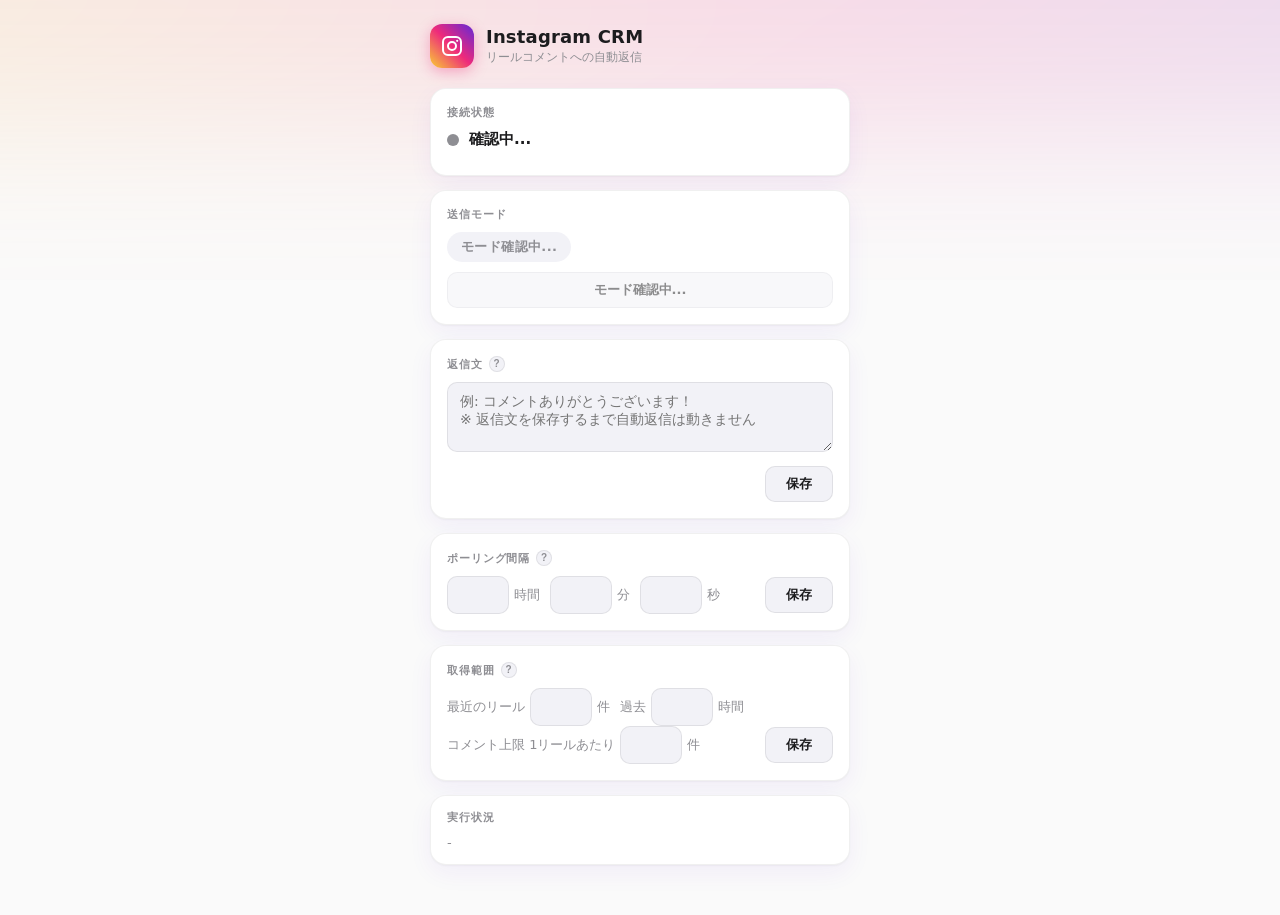
==== ui/index.html @ 609db2b5 "fix: ヘルプ文に改行を入れて読みやすく 「?」ヘルプ展開時の説明文が文字壁で読みづらいため、 文のまとまりごとに改行を入れた。文言は変更なし。  Co-Authored-By: Claude Op" ====
<!doctype html>
<html lang="ja">
  <head>
    <meta charset="utf-8" />
    <meta name="viewport" content="width=device-width, initial-scale=1" />
    <title>Instagram CRM</title>
    <link rel="stylesheet" href="style.css" />
  </head>
  <body>
    <div class="bg-glow" aria-hidden="true"></div>

    <main>
      <header class="app-header">
        <div class="logo" aria-hidden="true">
          <svg viewBox="0 0 24 24" fill="none" stroke="currentColor" stroke-width="2">
            <rect x="3" y="3" width="18" height="18" rx="5" />
            <circle cx="12" cy="12" r="4" />
            <circle cx="17.2" cy="6.8" r="1.1" fill="currentColor" stroke="none" />
          </svg>
        </div>
        <div class="app-title">
          <h1>Instagram CRM</h1>
          <p>リールコメントへの自動返信</p>
        </div>
      </header>

      <div id="update-banner" class="update-banner" hidden>
        <span id="update-text">新しいバージョンが利用できます</span>
        <button id="update-button" class="btn btn-small btn-gradient">
          最新バージョンをインストール
        </button>
      </div>

      <section class="card status-card">
        <div class="card-label">接続状態</div>
        <p id="status-line" aria-live="polite">
          <span id="status-dot" class="dot"></span>
          <span id="status-text">確認中...</span>
          <span id="paused-badge" class="badge badge-warn" hidden>送信停止中</span>
          <span id="issue-badge" class="badge badge-warn" hidden>接続エラー (自動再試行中)</span>
        </p>
        <p id="issue-hint" class="hint" hidden>
          Instagramとの通信に連続して失敗しています。ネットワーク接続を確認してください。
          接続が回復すれば自動で再開します。
        </p>
        <p class="btn-row">
          <button id="pause-button" class="btn btn-small" hidden>送信を一時停止</button>
        </p>
        <div id="token-form" hidden>
          <input
            id="token-input"
            type="password"
            aria-label="長期アクセストークン"
            placeholder="長期アクセストークンを貼り付け"
            autocomplete="off"
          />
          <button id="connect-button" class="btn btn-gradient">連携する</button>
          <p class="hint">
            Meta App Dashboard の「API setup with Instagram login」の
            トークンジェネレーターで発行できます
          </p>
        </div>
      </section>

      <section class="card mode-card">
        <div class="card-label">送信モード</div>
        <p id="mode-line" aria-live="polite">
          <span id="mode-badge" class="mode-badge">モード確認中...</span>
        </p>
        <p id="mode-hint" class="hint" hidden>
          ドライラン中は自動返信を送信しません。返信対象のコメントを見つけても
          「検出した」ことをログと履歴に記録するだけです。
          キーワードや対象リールの設定が意図どおり動くか、実送信の前に安全に確認できます。
          確認が済んだら下のボタンで実送信を開始してください。
        </p>
        <button id="dry-run-button" class="btn" disabled>モード確認中...</button>
      </section>

      <section class="card">
        <div class="card-label">
          返信文
          <button id="reply-help" class="help-icon" aria-label="自動返信の安全性について">?</button>
        </div>
        <p id="reply-hint" class="hint" hidden>
          自動返信が連鎖 (ループ) しない仕組みになっています:<br />
          ① 返信を確認するのはリールへの直接コメントだけで、このアプリが送った返信や
          返信へのさらなる返信には反応しません。<br />
          ② 自分のアカウントのコメントには返信しません。<br />
          ③ 一度返信したコメントは記録され、同じコメントに二度返信することはありません。
        </p>
        <textarea
          id="reply-text"
          rows="3"
          aria-label="返信文"
          placeholder="例: コメントありがとうございます！&#10;※ 返信文を保存するまで自動返信は動きません"
        ></textarea>
        <div class="card-actions">
          <button id="save-reply" class="btn">保存</button>
        </div>
      </section>

      <section class="card">
        <div class="card-label">
          ポーリング間隔
          <button id="polling-help" class="help-icon" aria-label="ポーリング間隔とは">?</button>
        </div>
        <p id="polling-hint" class="hint" hidden>
          新しいコメントが付いていないか、Instagramへ確認しに行く間隔です。
          たとえば30秒なら、30秒ごとに新着コメントをチェックして自動返信します。<br />
          短くするほど返信は速くなりますが、Instagram APIの利用量が増えます。
          APIのレート制限を避けるため、30秒より短くはできません
          (上限は12時間。それより間隔を空けると古いコメントが返信対象外になります)。<br />
          迷ったら30秒のままでOKです。
        </p>
        <div class="interval-row">
          <span class="interval-field">
            <input
              id="interval-hours"
              type="number"
              min="0"
              max="12"
              step="1"
              aria-label="ポーリング間隔 (時間)"
            />
            <span class="unit">時間</span>
          </span>
          <span class="interval-field">
            <input
              id="interval-minutes"
              type="number"
              min="0"
              max="59"
              step="1"
              aria-label="ポーリング間隔 (分)"
            />
            <span class="unit">分</span>
          </span>
          <span class="interval-field">
            <input
              id="interval-seconds"
              type="number"
              min="0"
              max="59"
              step="10"
              aria-label="ポーリング間隔 (秒)"
            />
            <span class="unit">秒</span>
          </span>
          <button id="save-interval" class="btn">保存</button>
        </div>
      </section>

      <section class="card">
        <div class="card-label">
          取得範囲
          <button id="fetch-help" class="help-icon" aria-label="取得範囲とは">?</button>
        </div>
        <p id="fetch-hint" class="hint" hidden>
          毎回のチェックで「最近のリール何件」の「何時間前までのコメント」を
          「1リールあたり何件まで」確認するかの設定です。<br />
          リール数やコメント上限を増やすと確認漏れが減りますが、Instagram
          APIの利用量が増えます。<br />
          対象期間より古いコメントには返信しません
          (ポーリング間隔より短くすると取りこぼすため、間隔より長くしてください)。<br />
          迷ったら初期値 (リール10件・過去24時間・コメント上限200件) のままでOKです。
        </p>
        <div class="interval-row">
          <span class="interval-field">
            <span class="unit">最近のリール</span>
            <input
              id="fetch-limit"
              type="number"
              min="1"
              max="25"
              step="1"
              aria-label="対象リール数"
            />
            <span class="unit">件</span>
          </span>
          <span class="interval-field">
            <span class="unit">過去</span>
            <input
              id="lookback-hours"
              type="number"
              min="1"
              max="168"
              step="1"
              aria-label="コメント対象期間 (時間)"
            />
            <span class="unit">時間</span>
          </span>
        </div>
        <div class="interval-row">
          <span class="interval-field">
            <span class="unit">コメント上限 1リールあたり</span>
            <input
              id="comment-limit"
              type="number"
              min="50"
              max="1000"
              step="50"
              aria-label="1リールあたりのコメント確認上限 (件)"
            />
            <span class="unit">件</span>
          </span>
          <button id="save-fetch" class="btn">保存</button>
        </div>
      </section>

      <section class="card last-run-card">
        <div class="card-label">実行状況</div>
        <p id="progress-line" class="progress-line" hidden>
          <span class="spinner" aria-hidden="true"></span>
          <span id="progress-text"></span>
        </p>
        <p id="truncated-note" class="hint warn-note" hidden>
          ⚠️ コメントが多く、直近の確認では一部を確認しきれていない可能性があります
          (次回のチェックで続きを確認します)
        </p>
        <p id="last-run" class="last-run">-</p>
        <p id="cycle-summary" class="last-run" hidden></p>
      </section>

      <footer class="app-footer">
        <span id="app-version"></span>
      </footer>
    </main>

    <div id="terms-overlay" class="terms-overlay" hidden>
      <div class="card terms-dialog" role="dialog" aria-modal="true" aria-labelledby="terms-title">
        <h2 id="terms-title">ご利用の前に</h2>
        <p class="terms-lead">本アプリを利用するには、次の内容への同意が必要です。</p>
        <ul class="terms-list">
          <li>
            Meta / Instagram の各種規約 (Instagram利用規約・Metaプラットフォーム規約 など)
            を遵守して利用します
          </li>
          <li>自動返信の内容と、その送信によって生じた結果の責任は利用者自身が負います</li>
          <li>本アプリは MIT License に基づき無保証で提供されます</li>
        </ul>
        <label class="terms-agree">
          <input id="terms-checkbox" type="checkbox" />
          上記の内容に同意します
        </label>
        <button id="terms-accept" class="btn btn-gradient" disabled>同意して利用を開始</button>
      </div>
    </div>

    <p id="message" class="toast" role="status" aria-live="polite" hidden></p>
    <script src="main.js"></script>
  </body>
</html>
---- ui/style.css ----
:root {
  color-scheme: light dark;
  font-family: system-ui, -apple-system, "Hiragino Sans", "Yu Gothic UI", sans-serif;

  --ig-gradient: linear-gradient(45deg, #f9ce34, #ee2a7b 50%, #6228d7);
  --bg: #fafafa;
  --card-bg: #ffffff;
  --card-border: rgba(0, 0, 0, 0.06);
  --card-shadow: 0 1px 2px rgba(0, 0, 0, 0.04), 0 8px 24px rgba(98, 40, 215, 0.06);
  --text: #1c1c1e;
  --text-sub: #8e8e93;
  --input-bg: #f2f2f7;
  --input-border: rgba(0, 0, 0, 0.08);
  --accent: #ee2a7b;
  --ok: #2ecc71;
  --warn: #e67e22;
}

@media (prefers-color-scheme: dark) {
  :root {
    --bg: #0e0e11;
    --card-bg: #1a1a1f;
    --card-border: rgba(255, 255, 255, 0.07);
    --card-shadow: 0 1px 2px rgba(0, 0, 0, 0.4), 0 12px 32px rgba(98, 40, 215, 0.12);
    --text: #f2f2f7;
    --text-sub: #98989f;
    --input-bg: #26262c;
    --input-border: rgba(255, 255, 255, 0.1);
  }
}

* {
  box-sizing: border-box;
}

body {
  margin: 0;
  padding: 24px 20px 32px;
  background: var(--bg);
  color: var(--text);
  -webkit-font-smoothing: antialiased;
  overflow-x: hidden;
}

/* 画面上部にうっすらブランドグラデーションを敷く */
.bg-glow {
  position: fixed;
  inset: -40% -20% auto;
  height: 55%;
  background: var(--ig-gradient);
  opacity: 0.14;
  filter: blur(80px);
  pointer-events: none;
  z-index: 0;
}

main {
  position: relative;
  max-width: 420px;
  margin: 0 auto;
  z-index: 1;
}

/* ---------- header ---------- */

.app-header {
  display: flex;
  align-items: center;
  gap: 12px;
  margin-bottom: 20px;
}

.logo {
  width: 44px;
  height: 44px;
  border-radius: 12px;
  background: var(--ig-gradient);
  color: #fff;
  display: grid;
  place-items: center;
  box-shadow: 0 4px 14px rgba(238, 42, 123, 0.35);
}

.logo svg {
  width: 24px;
  height: 24px;
}

.app-title h1 {
  font-size: 18px;
  font-weight: 700;
  margin: 0;
  letter-spacing: 0.01em;
}

.app-title p {
  margin: 2px 0 0;
  font-size: 12px;
  color: var(--text-sub);
}

/* ---------- update banner ---------- */

.update-banner {
  display: flex;
  align-items: center;
  justify-content: space-between;
  gap: 10px;
  padding: 10px 14px;
  margin-bottom: 14px;
  border: 1px solid rgba(238, 42, 123, 0.25);
  border-radius: 12px;
  background: rgba(238, 42, 123, 0.08);
  font-size: 12px;
  font-weight: 600;
}

/* display: flex がhidden属性 (display: none) より優先されてしまうのを打ち消す */
.update-banner[hidden] {
  display: none;
}

.update-banner .btn {
  flex: none;
}

/* ---------- cards ---------- */

.card {
  background: var(--card-bg);
  border: 1px solid var(--card-border);
  border-radius: 16px;
  box-shadow: var(--card-shadow);
  padding: 16px;
  margin-bottom: 14px;
}

.card-label {
  font-size: 11px;
  font-weight: 600;
  letter-spacing: 0.08em;
  text-transform: uppercase;
  color: var(--text-sub);
  margin-bottom: 10px;
  display: flex;
  align-items: center;
  gap: 6px;
}

.help-icon {
  width: 16px;
  height: 16px;
  padding: 0;
  margin: 0;
  border: 1px solid var(--input-border);
  border-radius: 50%;
  background: var(--input-bg);
  color: var(--text-sub);
  font-size: 10px;
  font-weight: 700;
  line-height: 1;
  cursor: pointer;
}

.help-icon:hover {
  color: var(--accent);
  border-color: var(--accent);
}

.card-actions {
  display: flex;
  justify-content: flex-end;
  margin-top: 10px;
}

/* ---------- status ---------- */

#status-line {
  display: flex;
  align-items: center;
  gap: 10px;
  margin: 0;
  font-size: 15px;
  font-weight: 600;
}

.dot {
  width: 12px;
  height: 12px;
  border-radius: 50%;
  background: var(--text-sub);
  flex: none;
}

.dot.connected {
  background: var(--ok);
  animation: pulse 2.4s ease-out infinite;
}

.dot.needs-reauth {
  background: var(--warn);
}

@keyframes pulse {
  0% {
    box-shadow: 0 0 0 0 rgba(46, 204, 113, 0.45);
  }
  70% {
    box-shadow: 0 0 0 9px rgba(46, 204, 113, 0);
  }
  100% {
    box-shadow: 0 0 0 0 rgba(46, 204, 113, 0);
  }
}

.badge {
  font-size: 10px;
  font-weight: 700;
  letter-spacing: 0.05em;
  padding: 3px 8px;
  border-radius: 999px;
  background: rgba(98, 40, 215, 0.15);
  color: var(--accent);
}

.badge-warn {
  background: rgba(230, 126, 34, 0.18);
  color: var(--warn);
}

/* ---------- 送信モード ---------- */

#mode-line {
  margin: 0 0 10px;
}

/* 修飾クラスなし = 初回の状態取得前 (モード確認中) のニュートラル表示 */
.mode-badge {
  display: inline-block;
  font-size: 13px;
  font-weight: 700;
  letter-spacing: 0.03em;
  padding: 6px 14px;
  border-radius: 999px;
  background: var(--input-bg);
  color: var(--text-sub);
}

.mode-dry {
  background: rgba(98, 40, 215, 0.15);
  color: var(--accent);
}

.mode-live {
  background: rgba(46, 204, 113, 0.18);
  color: var(--ok);
}

.mode-card .btn {
  width: 100%;
}

.btn-small {
  margin-top: 0;
  padding: 5px 12px;
  font-size: 12px;
}

.btn-row {
  display: flex;
  gap: 8px;
  margin: 10px 0 0;
}

#token-form {
  margin-top: 14px;
  display: flex;
  flex-direction: column;
  gap: 10px;
}

/* display: flex がhidden属性 (display: none) より優先されてしまうのを打ち消す */
#token-form[hidden] {
  display: none;
}

#token-form input {
  width: 100%;
  padding: 10px 12px;
  border: 1px solid var(--input-border);
  border-radius: 10px;
  background: var(--input-bg);
  color: var(--text);
  font: inherit;
  font-size: 13px;
  transition: border-color 0.15s, box-shadow 0.15s;
}

#token-form input:focus {
  outline: none;
  border-color: var(--accent);
  box-shadow: 0 0 0 3px rgba(238, 42, 123, 0.15);
}

#token-form .btn-gradient {
  width: 100%;
}

.hint {
  margin: 0 0 10px;
  font-size: 11px;
  line-height: 1.6;
  color: var(--text-sub);
}

#token-form .hint {
  margin-bottom: 0;
}

/* ---------- inputs ---------- */

textarea,
input[type="number"] {
  width: 100%;
  padding: 10px 12px;
  border: 1px solid var(--input-border);
  border-radius: 10px;
  background: var(--input-bg);
  color: var(--text);
  font: inherit;
  font-size: 14px;
  resize: vertical;
  transition: border-color 0.15s, box-shadow 0.15s;
}

textarea:focus,
input[type="number"]:focus {
  outline: none;
  border-color: var(--accent);
  box-shadow: 0 0 0 3px rgba(238, 42, 123, 0.15);
}

.interval-row {
  display: flex;
  align-items: center;
  flex-wrap: wrap;
  gap: 10px;
}

.interval-field {
  display: flex;
  align-items: center;
  gap: 5px;
}

.interval-field input {
  width: 62px;
  text-align: right;
  padding-inline: 8px;
}

.interval-field .unit {
  color: var(--text-sub);
  font-size: 13px;
  flex: none;
}

.interval-row .btn {
  margin-left: auto;
}

/* ---------- buttons ---------- */

.btn {
  padding: 8px 20px;
  border: 1px solid var(--input-border);
  border-radius: 10px;
  background: var(--input-bg);
  color: var(--text);
  font: inherit;
  font-size: 13px;
  font-weight: 600;
  cursor: pointer;
  transition: transform 0.1s, filter 0.15s, box-shadow 0.15s;
}

.btn:hover {
  filter: brightness(0.96);
}

.btn:active {
  transform: scale(0.97);
}

.btn:disabled {
  opacity: 0.5;
  cursor: default;
  transform: none;
}

.btn-gradient {
  border: none;
  background: var(--ig-gradient);
  color: #fff;
  padding: 11px 20px;
  font-size: 14px;
  box-shadow: 0 4px 14px rgba(238, 42, 123, 0.3);
}

.btn-gradient:hover {
  filter: brightness(1.05);
  box-shadow: 0 6px 18px rgba(238, 42, 123, 0.4);
}

/* ---------- 実行状況 ---------- */

.last-run-card {
  padding-block: 14px;
}

.last-run {
  margin: 0;
  font-size: 13px;
  font-variant-numeric: tabular-nums;
  color: var(--text-sub);
}

.last-run + .last-run {
  margin-top: 4px;
}

.progress-line {
  display: flex;
  align-items: center;
  gap: 8px;
  margin: 0 0 8px;
  font-size: 13px;
  font-weight: 600;
  color: var(--accent);
}

.progress-line[hidden] {
  display: none;
}

.spinner {
  width: 14px;
  height: 14px;
  flex: none;
  border-radius: 50%;
  border: 2px solid rgba(238, 42, 123, 0.25);
  border-top-color: var(--accent);
  animation: spin 0.8s linear infinite;
}

@keyframes spin {
  to {
    transform: rotate(360deg);
  }
}

.warn-note {
  color: var(--warn);
}

/* ---------- footer ---------- */

.app-footer {
  margin-top: 18px;
  text-align: center;
  font-size: 11px;
  color: var(--text-sub);
}

/* ---------- 利用条件同意ダイアログ ---------- */

.terms-overlay {
  position: fixed;
  inset: 0;
  display: flex;
  align-items: center;
  justify-content: center;
  padding: 20px;
  background: rgba(0, 0, 0, 0.55);
  backdrop-filter: blur(4px);
  z-index: 20;
}

.terms-overlay[hidden] {
  display: none;
}

.terms-dialog {
  max-width: 420px;
  max-height: calc(100vh - 40px);
  overflow-y: auto;
  margin-bottom: 0;
  padding: 20px;
}

.terms-dialog h2 {
  margin: 0 0 8px;
  font-size: 16px;
}

.terms-lead {
  margin: 0 0 10px;
  font-size: 13px;
}

.terms-list {
  margin: 0 0 14px;
  padding-left: 18px;
  font-size: 12px;
  line-height: 1.7;
  color: var(--text-sub);
}

.terms-agree {
  display: flex;
  align-items: center;
  gap: 8px;
  margin-bottom: 14px;
  font-size: 13px;
  font-weight: 600;
  cursor: pointer;
}

.terms-dialog .btn-gradient {
  width: 100%;
}

/* ---------- toast ---------- */

.toast {
  position: fixed;
  left: 50%;
  bottom: 20px;
  transform: translateX(-50%);
  max-width: calc(100% - 40px);
  margin: 0;
  padding: 10px 18px;
  border-radius: 999px;
  background: rgba(28, 28, 30, 0.92);
  color: #fff;
  font-size: 13px;
  box-shadow: 0 6px 20px rgba(0, 0, 0, 0.25);
  animation: toast-in 0.25s ease-out;
  z-index: 10;
}

@media (prefers-color-scheme: dark) {
  .toast {
    background: rgba(242, 242, 247, 0.95);
    color: #1c1c1e;
  }
}

@keyframes toast-in {
  from {
    opacity: 0;
    transform: translate(-50%, 8px);
  }
  to {
    opacity: 1;
    transform: translate(-50%, 0);
  }
}
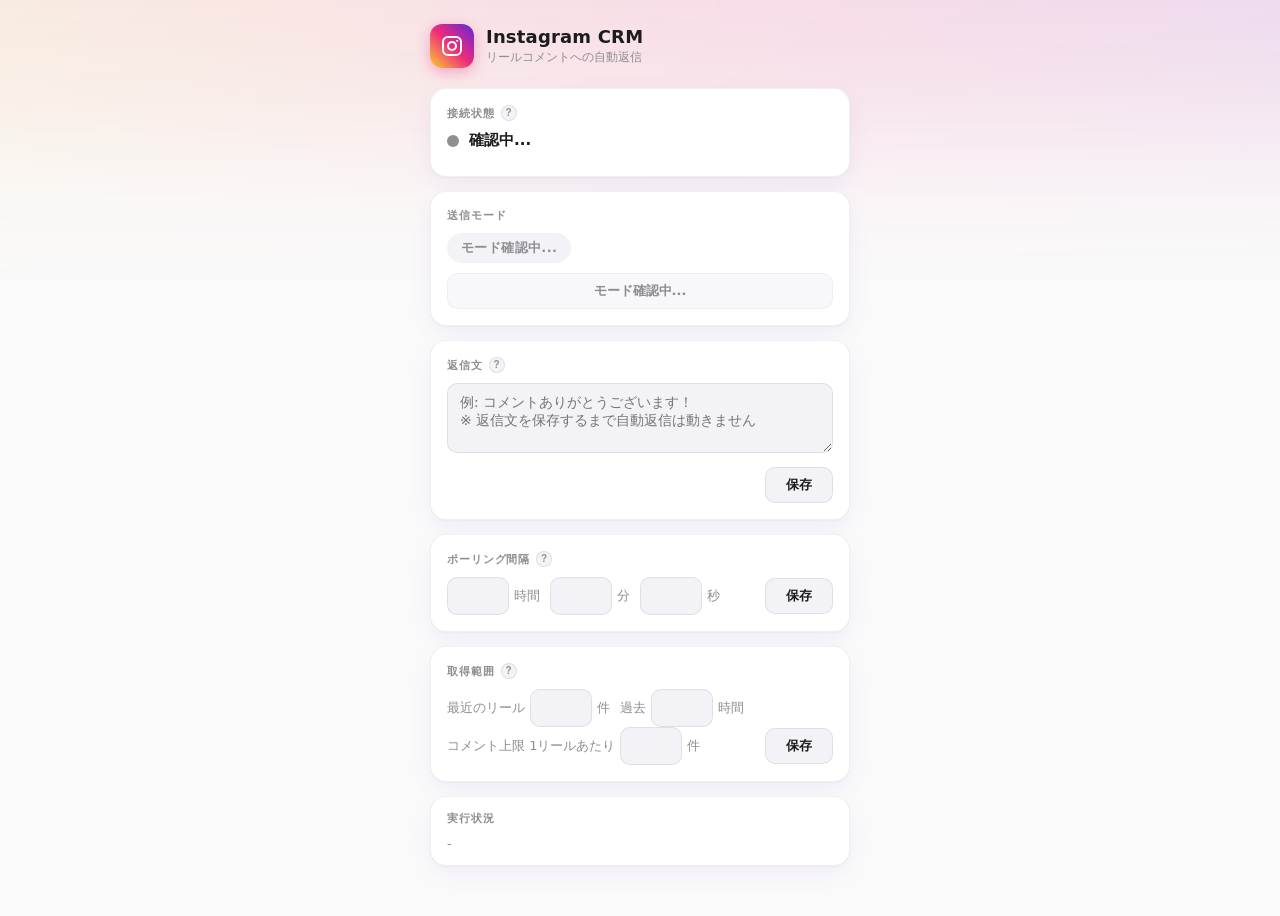
==== commit b0dc578c: "feat: 接続状態カードにトークンが必要な理由のヘルプと手順書リンクを追加 - 接続状態のラベルに?アイコンを追加し、トークンが必要な理由・保存先の説明を表示 - 説明内に取得手順書 (doc/ME" ====
--- a/ui/index.html
+++ b/ui/index.html
@@ -32,7 +32,21 @@
       </div>
 
       <section class="card status-card">
-        <div class="card-label">接続状態</div>
+        <div class="card-label">
+          接続状態
+          <button id="token-help" class="help-icon" aria-label="トークンが必要な理由">?</button>
+        </div>
+        <p id="token-hint" class="hint" hidden>
+          このアプリはあなたの代わりにInstagramへコメントの確認・返信を行います。
+          そのためにMetaが発行する「長期アクセストークン」が必要です。<br />
+          トークンはこのパソコンの中 (OSのキーチェーン) にだけ保存され、Instagram
+          (Meta) のAPI呼び出し以外に送信されることはありません。<br />
+          発行手順は
+          <a id="setup-guide-link" href="https://github.com/kenshin-morioka/instagram-crm/blob/main/doc/META_SETUP.md"
+            >取得手順書 (META_SETUP.md)</a
+          >
+          を参照してください。
+        </p>
         <p id="status-line" aria-live="polite">
           <span id="status-dot" class="dot"></span>
           <span id="status-text">確認中...</span>
--- a/ui/style.css
+++ b/ui/style.css
@@ -317,6 +317,10 @@
   margin-bottom: 0;
 }
 
+.hint a {
+  color: var(--accent);
+}
+
 /* ---------- inputs ---------- */
 
 textarea,
